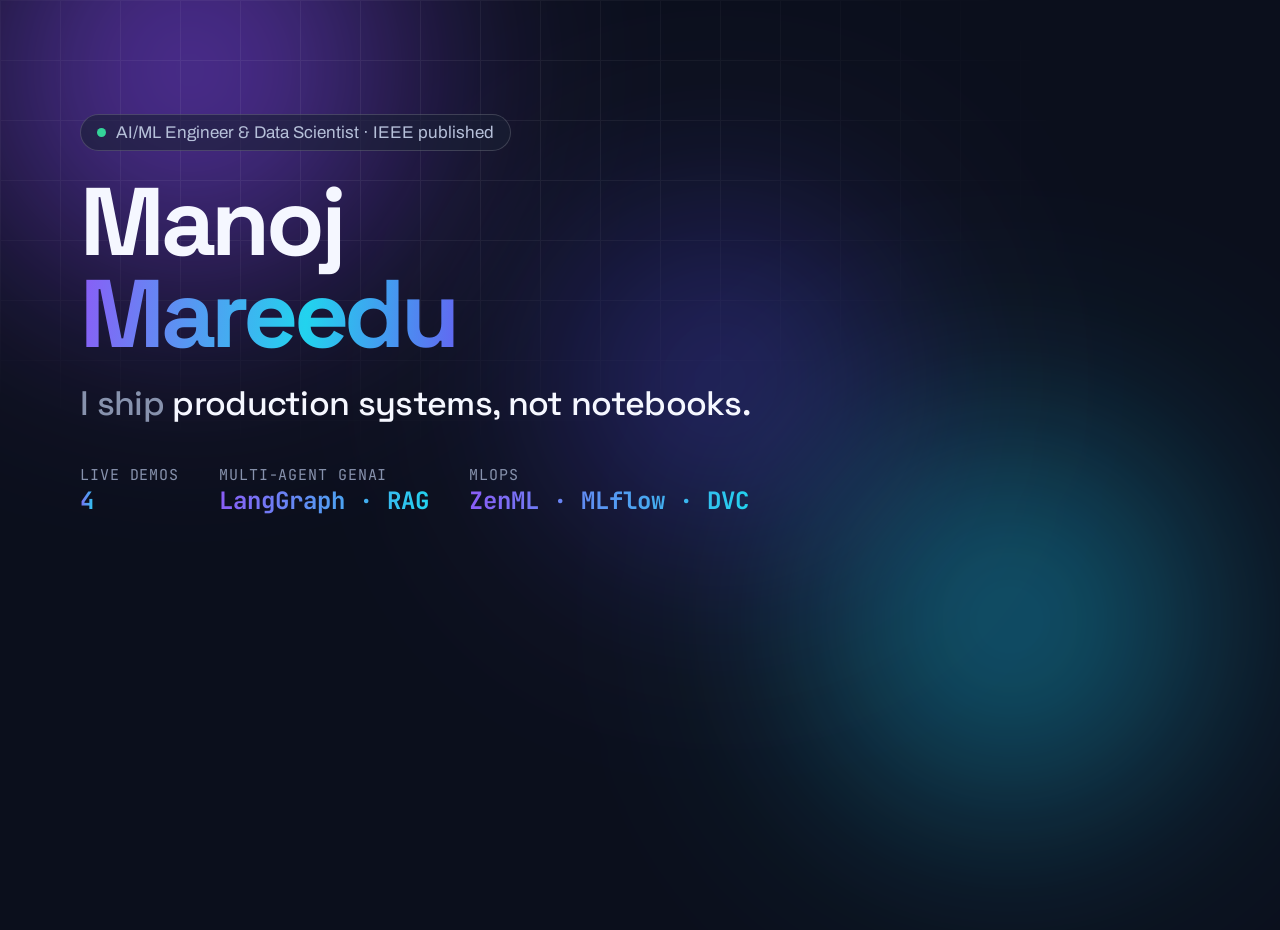
==== tools/og.html @ f230ea31 "feat: portfolio site with automated GitHub Pages deploy Static, dependency-free site: index.html + s" ====
<!DOCTYPE html>
<html lang="en">
<head>
<meta charset="utf-8">
<title>OG card source — 1200×630</title>
<link href="https://fonts.googleapis.com/css2?family=Archivo:wght@400;500&family=Space+Grotesk:wght@500;700&family=JetBrains+Mono:wght@400;700&display=swap" rel="stylesheet">
<style>
  /* Source for og.png. Regenerate with:
     "/Applications/Google Chrome.app/Contents/MacOS/Google Chrome" --headless \
       --window-size=1200,630 --screenshot=og.png og.html                        */
  * { box-sizing: border-box; margin: 0; }
  body {
    width: 1200px; height: 630px; overflow: hidden; position: relative;
    background: #0b0f1c; color: #f5f7ff;
    font-family: Archivo, sans-serif;
    display: flex; flex-direction: column; justify-content: center;
    padding: 74px 80px;
  }
  .blob { position: absolute; border-radius: 50%; filter: blur(90px); mix-blend-mode: screen; }
  .b1 { width: 700px; height: 700px; top: -280px; left: -160px; background: radial-gradient(circle, #7c3aed, transparent 65%); opacity: .75; }
  .b2 { width: 620px; height: 620px; bottom: -300px; right: -120px; background: radial-gradient(circle, #0891b2, transparent 65%); opacity: .7; }
  .b3 { width: 520px; height: 520px; top: 120px; right: 220px; background: radial-gradient(circle, #4338ca, transparent 68%); opacity: .55; }
  .grid {
    position: absolute; inset: 0; opacity: .06;
    background-image: linear-gradient(to right, #fff 1px, transparent 1px), linear-gradient(to bottom, #fff 1px, transparent 1px);
    background-size: 60px 60px;
    mask-image: radial-gradient(ellipse 80% 70% at 30% 20%, #000 20%, transparent 75%);
  }
  main { position: relative; }
  .pill {
    display: inline-flex; align-items: center; gap: 10px;
    padding: 8px 16px; border: 1px solid rgba(255,255,255,.16); border-radius: 999px;
    background: rgba(25,33,52,.6); font-size: 17px; color: #b6c0d9;
  }
  .dot { width: 9px; height: 9px; border-radius: 50%; background: #34d399; }
  h1 {
    margin: 26px 0 0; font-family: "Space Grotesk", sans-serif; font-weight: 700;
    font-size: 96px; line-height: .95; letter-spacing: -.045em;
  }
  h1 span {
    background: linear-gradient(96deg, #8b5cf6, #22d3ee 60%, #6366f1);
    -webkit-background-clip: text; background-clip: text; -webkit-text-fill-color: transparent;
  }
  .tag {
    margin-top: 22px; font-family: "Space Grotesk", sans-serif; font-weight: 500;
    font-size: 34px; letter-spacing: -.02em;
  }
  .tag i { font-style: normal; color: #8792ad; }
  .strip { display: flex; gap: 40px; margin-top: 40px; font-family: "JetBrains Mono", monospace; font-size: 18px; color: #b6c0d9; }
  .strip b { display: block; font-size: 15px; font-weight: 400; color: #8792ad; letter-spacing: .06em; text-transform: uppercase; }
  .strip u {
    text-decoration: none; font-weight: 700; font-size: 24px;
    background: linear-gradient(96deg, #8b5cf6, #22d3ee);
    -webkit-background-clip: text; background-clip: text; -webkit-text-fill-color: transparent;
  }
</style>
</head>
<body>
  <div class="blob b1"></div><div class="blob b2"></div><div class="blob b3"></div><div class="grid"></div>

  <main>
    <span class="pill"><span class="dot"></span> AI/ML Engineer &amp; Data Scientist · IEEE published</span>
    <h1>Manoj<br><span>Mareedu</span></h1>
    <p class="tag"><i>I ship</i> production systems, not notebooks.</p>
    <div class="strip">
      <div><b>Live demos</b><u>4</u></div>
      <div><b>Multi-agent GenAI</b><u>LangGraph · RAG</u></div>
      <div><b>MLOps</b><u>ZenML · MLflow · DVC</u></div>
    </div>
  </main>
</body>
</html>
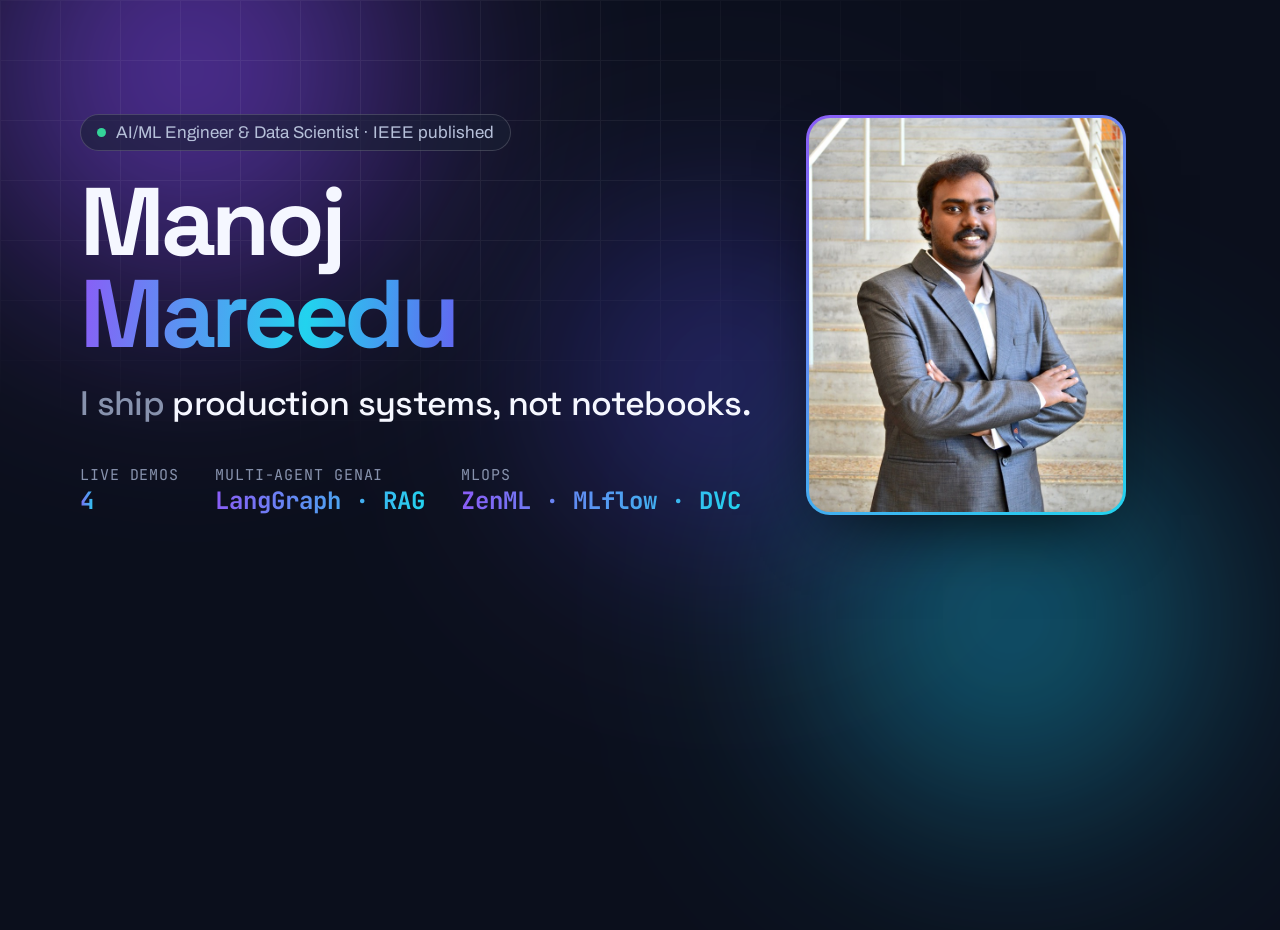
==== commit b754e7dc: "feat: add headshot to the about card and social preview Compressed to 720x900 (1.5 MB -> 156 KB), la" ====
--- a/tools/og.html
+++ b/tools/og.html
@@ -16,6 +16,14 @@
     display: flex; flex-direction: column; justify-content: center;
     padding: 74px 80px;
   }
+  .face {
+    position: absolute; right: 74px; top: 50%; translate: 0 -50%;
+    width: 320px; aspect-ratio: 4 / 5;
+    border-radius: 24px; padding: 3px;
+    background: linear-gradient(150deg, #8b5cf6, #22d3ee);
+    box-shadow: 0 30px 70px -30px rgba(0, 0, 0, .9);
+  }
+  .face img { display: block; width: 100%; height: 100%; object-fit: cover; object-position: 50% 15%; border-radius: 21px; }
   .blob { position: absolute; border-radius: 50%; filter: blur(90px); mix-blend-mode: screen; }
   .b1 { width: 700px; height: 700px; top: -280px; left: -160px; background: radial-gradient(circle, #7c3aed, transparent 65%); opacity: .75; }
   .b2 { width: 620px; height: 620px; bottom: -300px; right: -120px; background: radial-gradient(circle, #0891b2, transparent 65%); opacity: .7; }
@@ -34,6 +42,7 @@
   }
   .dot { width: 9px; height: 9px; border-radius: 50%; background: #34d399; }
   h1 {
+    max-width: 700px;
     margin: 26px 0 0; font-family: "Space Grotesk", sans-serif; font-weight: 700;
     font-size: 96px; line-height: .95; letter-spacing: -.045em;
   }
@@ -42,11 +51,12 @@
     -webkit-background-clip: text; background-clip: text; -webkit-text-fill-color: transparent;
   }
   .tag {
+    max-width: 700px;
     margin-top: 22px; font-family: "Space Grotesk", sans-serif; font-weight: 500;
     font-size: 34px; letter-spacing: -.02em;
   }
   .tag i { font-style: normal; color: #8792ad; }
-  .strip { display: flex; gap: 40px; margin-top: 40px; font-family: "JetBrains Mono", monospace; font-size: 18px; color: #b6c0d9; }
+  .strip { display: flex; gap: 36px; max-width: 700px; flex-wrap: wrap; margin-top: 40px; font-family: "JetBrains Mono", monospace; font-size: 18px; color: #b6c0d9; }
   .strip b { display: block; font-size: 15px; font-weight: 400; color: #8792ad; letter-spacing: .06em; text-transform: uppercase; }
   .strip u {
     text-decoration: none; font-weight: 700; font-size: 24px;
@@ -57,6 +67,8 @@
 </head>
 <body>
   <div class="blob b1"></div><div class="blob b2"></div><div class="blob b3"></div><div class="grid"></div>
+
+  <figure class="face"><img src="../headshot.jpg" alt=""></figure>
 
   <main>
     <span class="pill"><span class="dot"></span> AI/ML Engineer &amp; Data Scientist · IEEE published</span>
